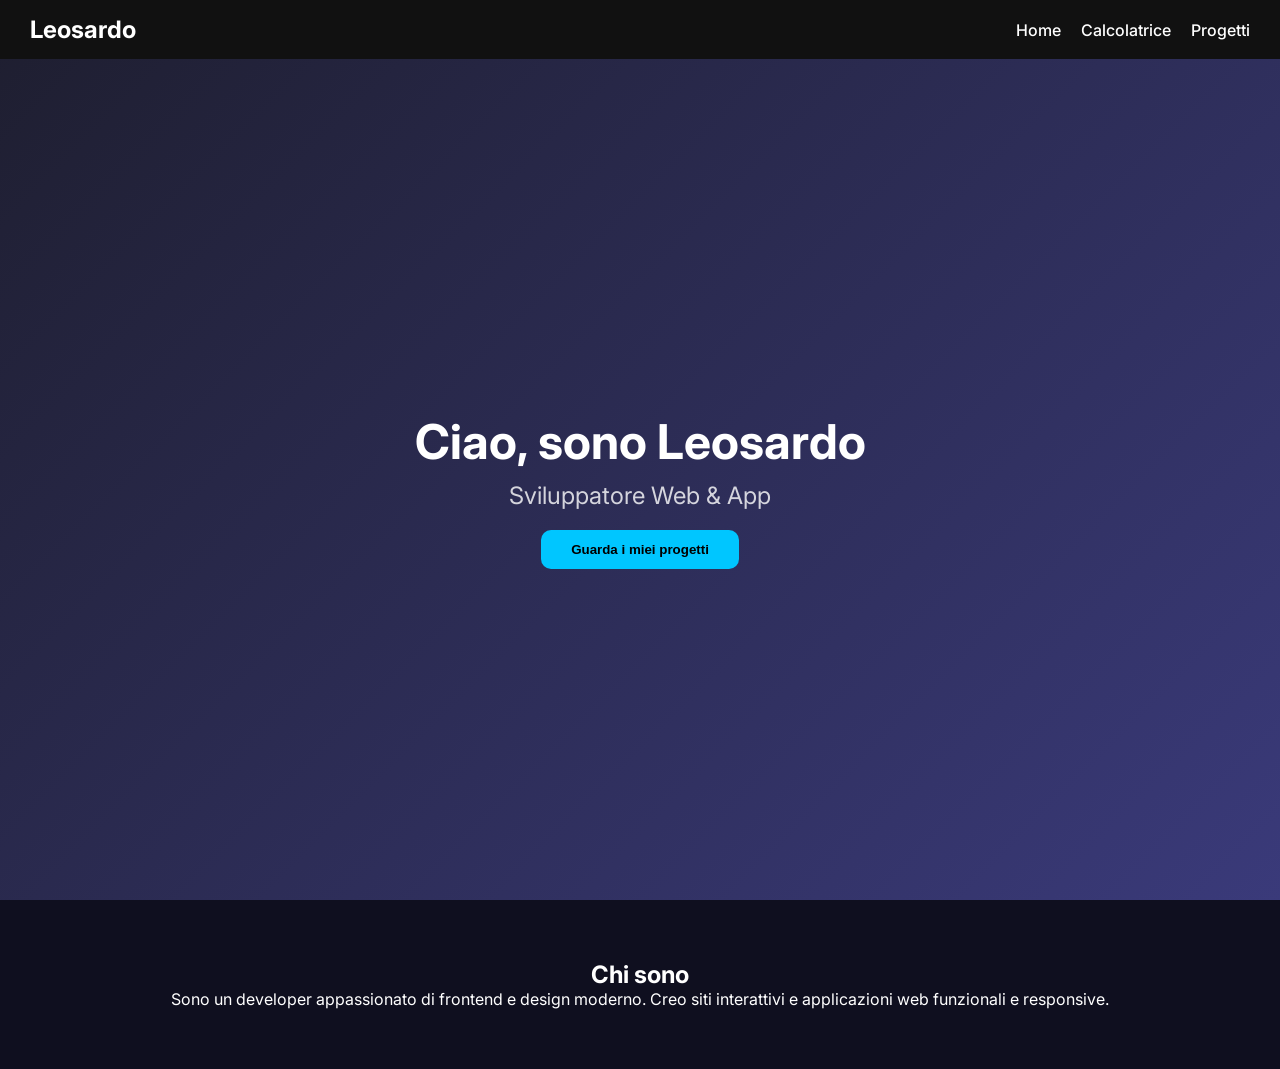
==== index.html @ 66a50c20 "Update index.html" ====
<nav class="navbar">
  <div class="logo">Leosardo</div>
  <ul>
    <li><a href="index.html">Home</a></li>
    <li><a href="calcolatrice.html">Calcolatrice</a></li>
    <li><a href="progetti.html">Progetti</a></li>
    <li><a href="chi-sono.html">Chi sono</a></li>
    <li><a href="conosciamoci.html">Conosciamoci</a></li>
  </ul>
</nav>


<!DOCTYPE html>
<html lang="it">
<head>
<meta charset="UTF-8">
<meta name="viewport" content="width=device-width, initial-scale=1.0">
<title>Leosardo - Portfolio</title>

<link rel="stylesheet" href="style.css">
<link href="https://fonts.googleapis.com/css2?family=Inter:wght@300;400;600;700&display=swap" rel="stylesheet">
</head>
<body>

<!-- NAVBAR -->
<nav class="navbar">
  <div class="logo">Leosardo</div>
  <ul>
    <li><a href="index.html">Home</a></li>
    <li><a href="calcolatrice.html">Calcolatrice</a></li>
    <li><a href="progetti.html">Progetti</a></li>
  </ul>
</nav>

<!-- HERO -->
<section class="hero">
  <h1>Ciao, sono Leosardo</h1>
  <p>Sviluppatore Web & App</p>
  <a href="progetti.html"><button class="btn-primary">Guarda i miei progetti</button></a>
</section>

<!-- ABOUT -->
<section class="about">
  <h2>Chi sono</h2>
  <p>Sono un developer appassionato di frontend e design moderno. Creo siti interattivi e applicazioni web funzionali e responsive.</p>
</section>

<script src="script.js"></script>
</body>
</html>
---- style.css ----
/* RESET */
* {
  box-sizing: border-box;
  margin: 0;
  padding: 0;
}

body {
  font-family: 'Inter', sans-serif;
  background: #0f0f1f;
  color: #fff;
}

/* NAVBAR */
.navbar {
  display: flex;
  justify-content: space-between;
  align-items: center;
  background: #111;
  padding: 15px 30px;
  position: fixed;
  width: 100%;
  top: 0;
  z-index: 100;
}

.navbar .logo {
  font-weight: 700;
  font-size: 1.5rem;
}

.navbar ul {
  list-style: none;
  display: flex;
}

.navbar ul li {
  margin-left: 20px;
}

.navbar ul li a {
  text-decoration: none;
  color: #fff;
  font-weight: 500;
  transition: 0.3s;
}

.navbar ul li a:hover {
  color: #00c6ff;
}

/* HERO */
.hero {
  height: 100vh;
  display: flex;
  flex-direction: column;
  justify-content: center;
  align-items: center;
  background: linear-gradient(135deg, #1e1e2f, #3a3a7a);
  text-align: center;
  padding-top: 80px;
}

.hero h1 {
  font-size: 3rem;
  margin-bottom: 10px;
}

.hero p {
  font-size: 1.5rem;
  margin-bottom: 20px;
  opacity: 0.8;
}

.btn-primary {
  padding: 12px 30px;
  border: none;
  border-radius: 10px;
  background: #00c6ff;
  color: black;
  font-weight: bold;
  cursor: pointer;
  transition: 0.3s;
}

.btn-primary:hover {
  transform: scale(1.05);
}

/* ABOUT */
.about {
  padding: 60px 20px;
  text-align: center;
}

/* CALCOLATRICE */
.calc-section {
  padding: 100px 20px 50px 20px;
  text-align: center;
}

.calc-box input {
  padding: 10px;
  margin: 10px;
  border-radius: 8px;
  border: none;
  width: 150px;
}

.calc-buttons button {
  margin: 5px;
  padding: 10px 15px;
  border: none;
  border-radius: 8px;
  background: #00c6ff;
  color: black;
  cursor: pointer;
}

.calc-buttons button:hover {
  transform: scale(1.05);
}

/* PROGETTI */
.projects {
  padding: 100px 20px;
  text-align: center;
}

.project-cards {
  display: flex;
  flex-wrap: wrap;
  justify-content: center;
  gap: 20px;
}

.card {
  background: #1a1a2e;
  padding: 20px;
  border-radius: 12px;
  width: 250px;
  transition: 0.3s;
}

.card:hover {
  transform: scale(1.05);
  background: #00c6ff;
  color: black;
}
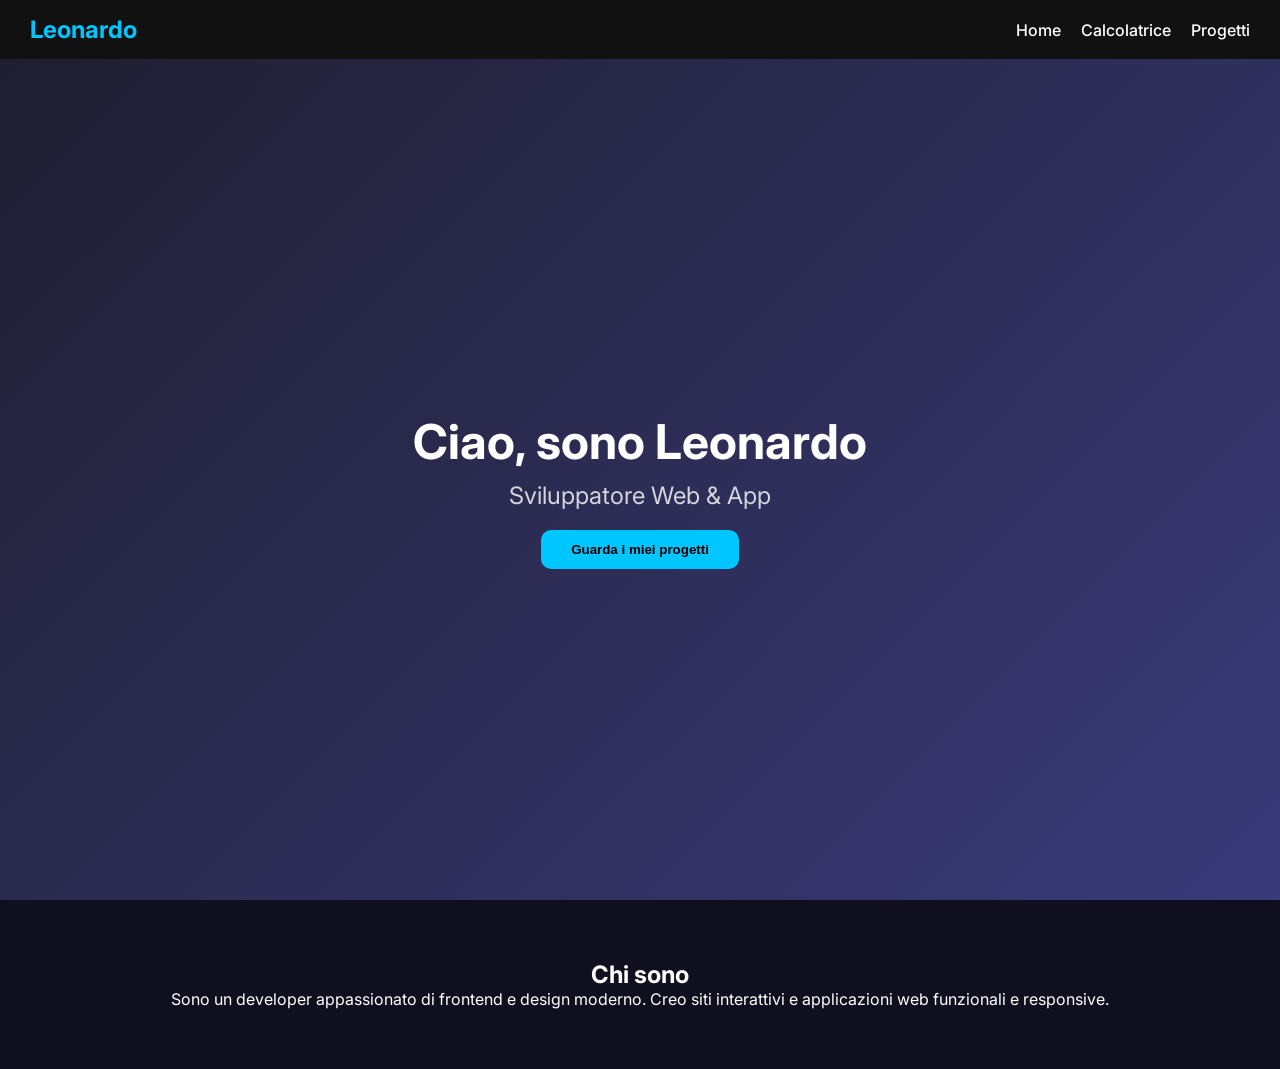
==== commit abe53b11: "Update index.html" ====
--- a/index.html
+++ b/index.html
@@ -1,5 +1,5 @@
 <nav class="navbar">
-  <div class="logo">Leosardo</div>
+  <div class="logo">Leonardo</div>
   <ul>
     <li><a href="index.html">Home</a></li>
     <li><a href="calcolatrice.html">Calcolatrice</a></li>
@@ -24,7 +24,7 @@
 
 <!-- NAVBAR -->
 <nav class="navbar">
-  <div class="logo">Leosardo</div>
+  <div class="logo">Leonardo</div>
   <ul>
     <li><a href="index.html">Home</a></li>
     <li><a href="calcolatrice.html">Calcolatrice</a></li>
@@ -34,7 +34,7 @@
 
 <!-- HERO -->
 <section class="hero">
-  <h1>Ciao, sono Leosardo</h1>
+  <h1>Ciao, sono Leonardo</h1>
   <p>Sviluppatore Web & App</p>
   <a href="progetti.html"><button class="btn-primary">Guarda i miei progetti</button></a>
 </section>
--- a/style.css
+++ b/style.css
@@ -1,3 +1,10 @@
+.logo {
+  font-size: 1.8rem;
+  font-weight: 700;
+  color: #00c6ff;
+}
+
+
 /* RESET */
 * {
   box-sizing: border-box;
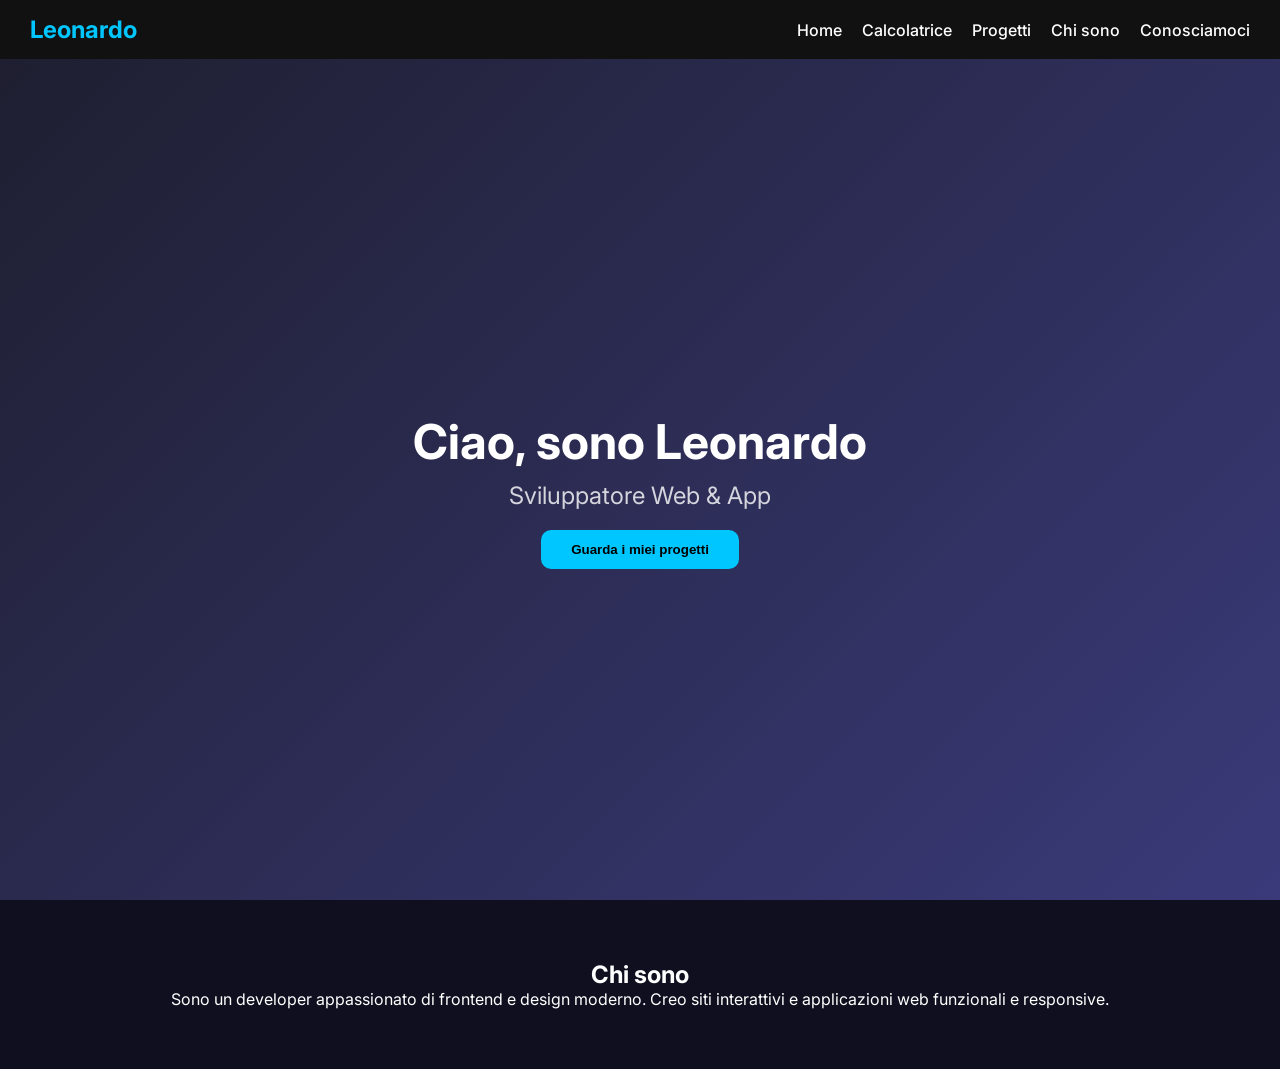
==== commit e011b235: "Update index.html" ====
--- a/index.html
+++ b/index.html
@@ -22,15 +22,7 @@
 </head>
 <body>
 
-<!-- NAVBAR -->
-<nav class="navbar">
-  <div class="logo">Leonardo</div>
-  <ul>
-    <li><a href="index.html">Home</a></li>
-    <li><a href="calcolatrice.html">Calcolatrice</a></li>
-    <li><a href="progetti.html">Progetti</a></li>
-  </ul>
-</nav>
+
 
 <!-- HERO -->
 <section class="hero">
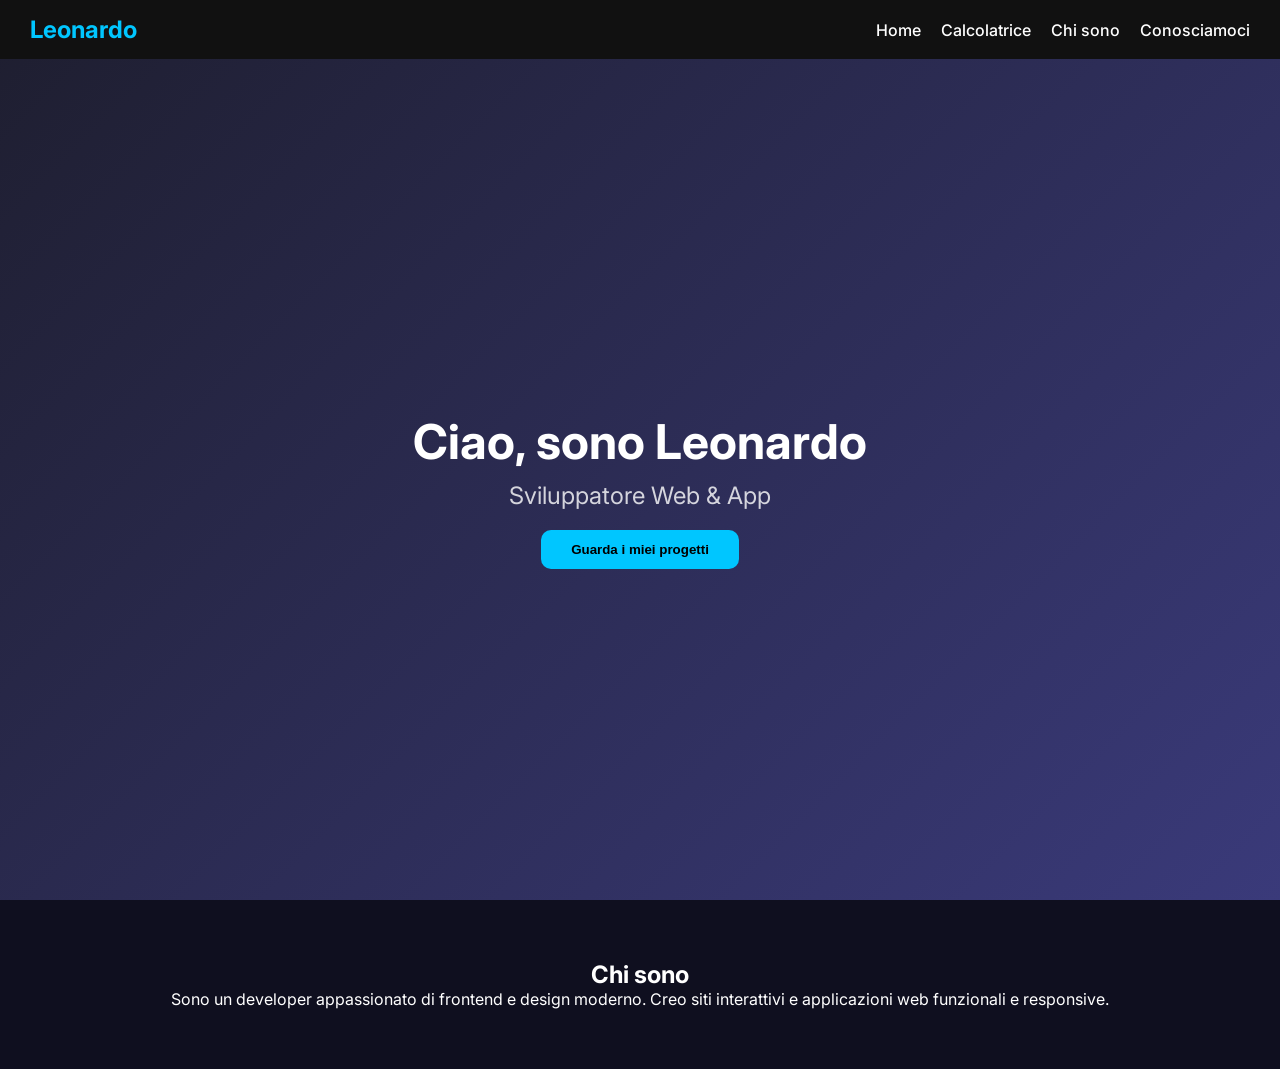
==== commit dddb8bab: "Update index.html" ====
--- a/index.html
+++ b/index.html
@@ -3,7 +3,6 @@
   <ul>
     <li><a href="index.html">Home</a></li>
     <li><a href="calcolatrice.html">Calcolatrice</a></li>
-    <li><a href="progetti.html">Progetti</a></li>
     <li><a href="chi-sono.html">Chi sono</a></li>
     <li><a href="conosciamoci.html">Conosciamoci</a></li>
   </ul>
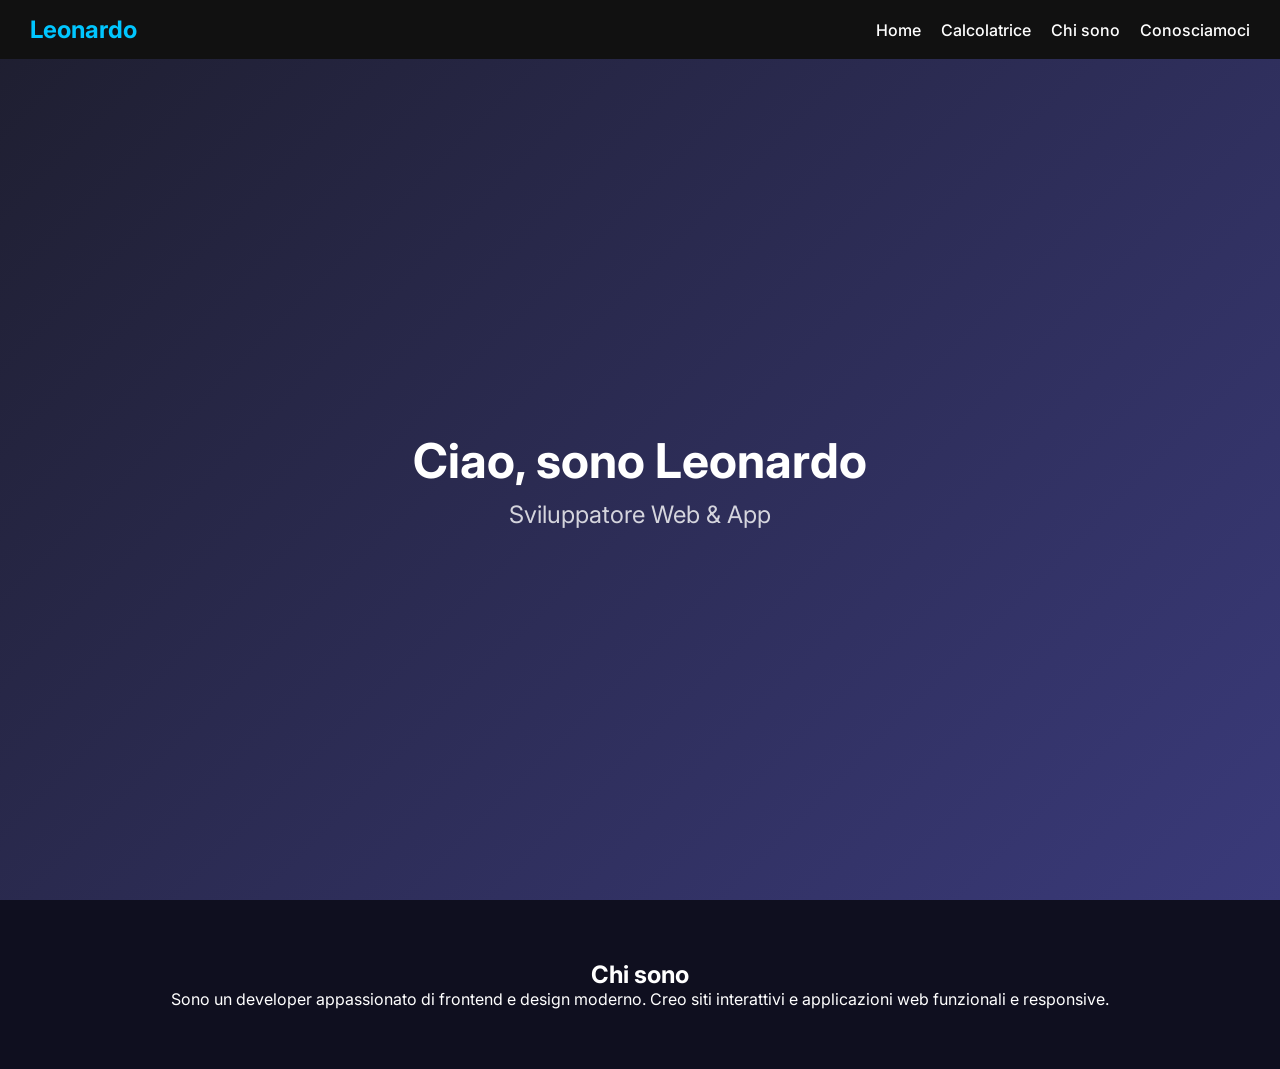
==== commit e276b7c5: "Update index.html" ====
--- a/index.html
+++ b/index.html
@@ -27,7 +27,7 @@
 <section class="hero">
   <h1>Ciao, sono Leonardo</h1>
   <p>Sviluppatore Web & App</p>
-  <a href="progetti.html"><button class="btn-primary">Guarda i miei progetti</button></a>
+
 </section>
 
 <!-- ABOUT -->
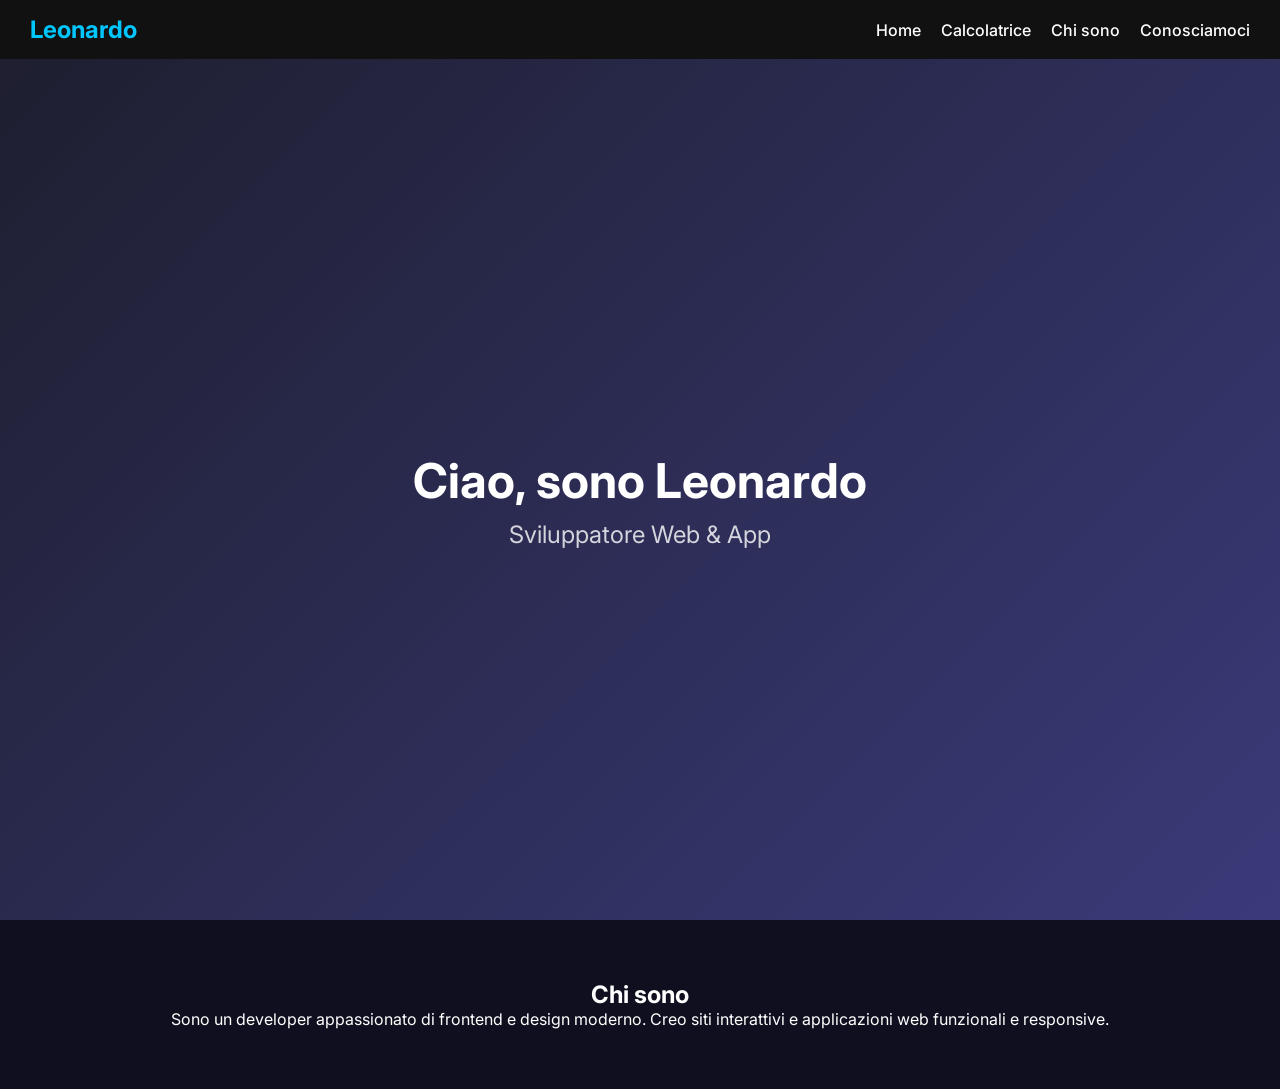
==== commit 676389ca: "Update index.html" ====
--- a/index.html
+++ b/index.html
@@ -1,3 +1,6 @@
+<li><a href="recensioni.html">Recensioni</a></li>
+
+
 <nav class="navbar">
   <div class="logo">Leonardo</div>
   <ul>
@@ -15,7 +18,6 @@
 <meta charset="UTF-8">
 <meta name="viewport" content="width=device-width, initial-scale=1.0">
 <title>Leosardo - Portfolio</title>
-
 <link rel="stylesheet" href="style.css">
 <link href="https://fonts.googleapis.com/css2?family=Inter:wght@300;400;600;700&display=swap" rel="stylesheet">
 </head>
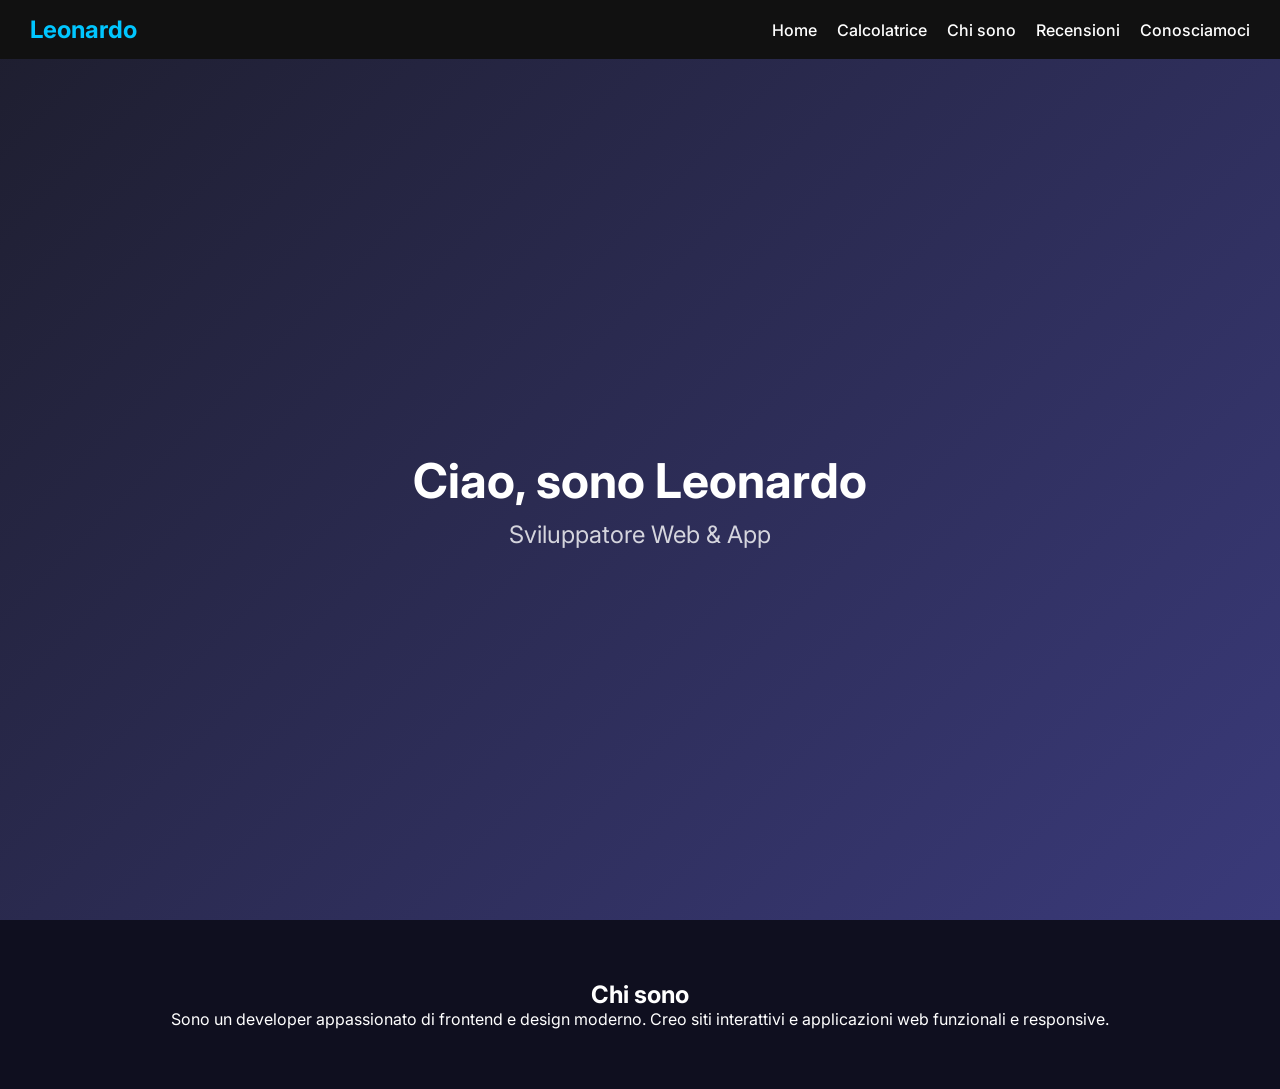
==== commit 16da90fc: "Update index.html" ====
--- a/index.html
+++ b/index.html
@@ -7,6 +7,7 @@
     <li><a href="index.html">Home</a></li>
     <li><a href="calcolatrice.html">Calcolatrice</a></li>
     <li><a href="chi-sono.html">Chi sono</a></li>
+    <li><a href="recensioni.html">Recensioni</a></li>
     <li><a href="conosciamoci.html">Conosciamoci</a></li>
   </ul>
 </nav>
